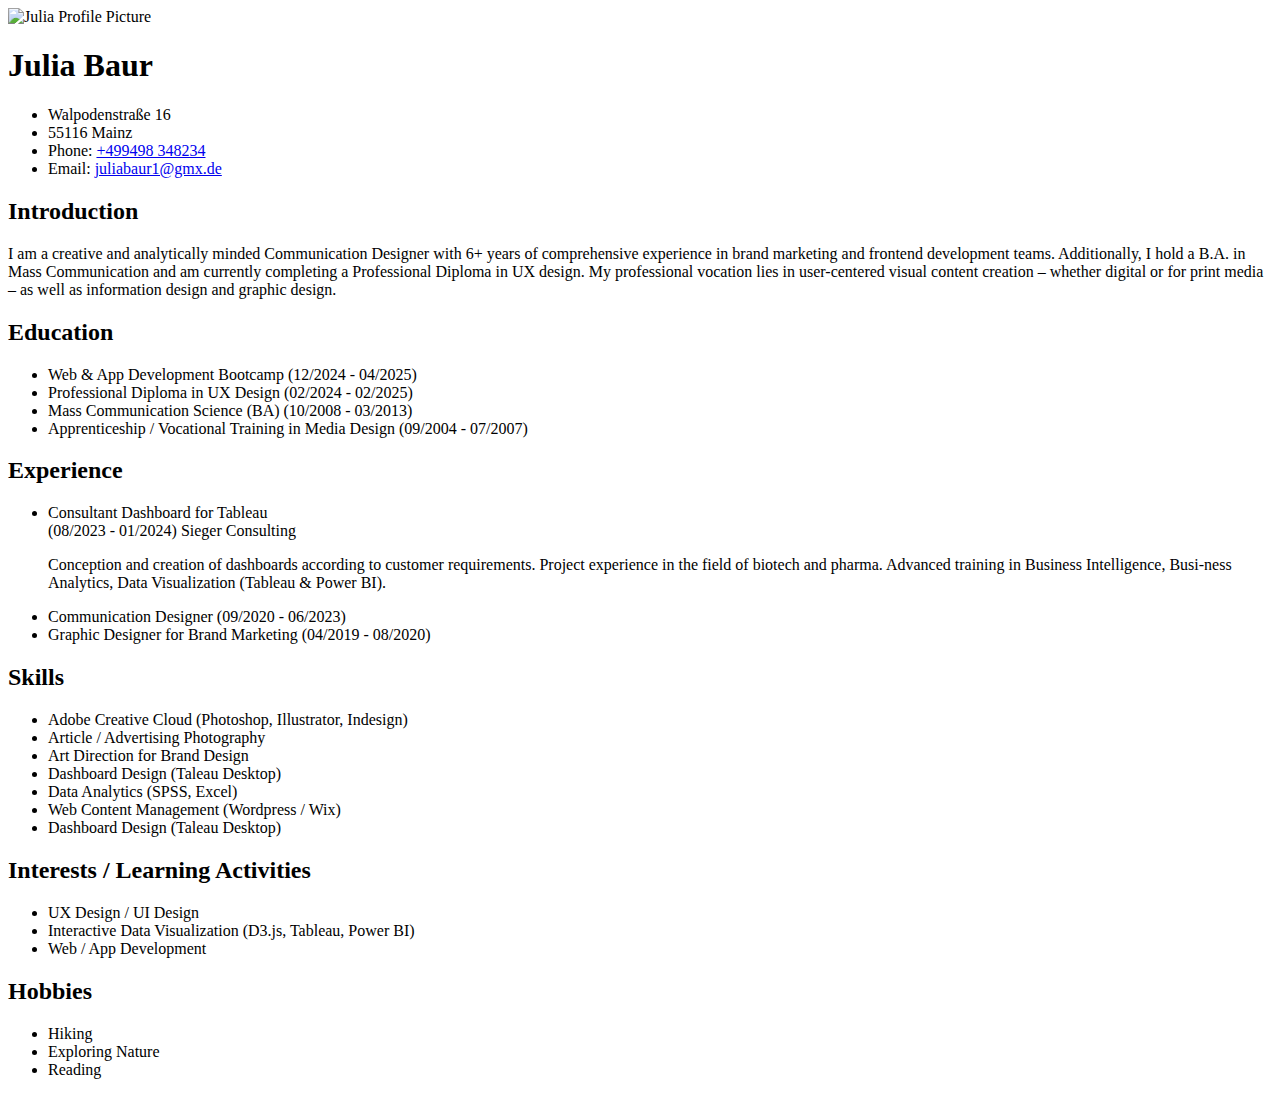
==== index.html @ 754c0213 "First commit" ====
<!DOCTYPE html>
<html lang="en">
<head>
    <meta charset="UTF-8">
    <meta name="viewport" content="width=device-width, initial-scale=1.0">
    <title>Document</title>
</head>
<body>
    
</body>
</html><!DOCTYPE html>
<html>

<head>
<title>Julia Resume</title>
</head>

<body>

  <img src="https://profile-images.xing.com/images/4b095aee8e13b11bacf2d7ca7f88f6c1-5/julia-baur.256x256.jpg" 
  alt="Julia Profile Picture"
  width="300"
  height="300"> 

<h1>Julia Baur</h1>
<ul>
<li>Walpodenstraße 16</li>
<li>55116 Mainz</li>
<li>Phone: <a href="tel:+499498 348234">+499498 348234</a></li>
<li>Email: <a href="mailto:juliabaur1@gmx.de">juliabaur1@gmx.de</a></li>
</ul>

<h2>Introduction</h2>
<p>I am a creative and analytically minded Communication Designer with 6+ years of comprehensive experience 
    in brand marketing and frontend development teams. Additionally, I hold a B.A. in Mass Communication and 
    am currently completing a Professional Diploma in UX design. My professional vocation lies in user-centered 
    visual content creation – whether digital or for print media – as well as information design and graphic 
    design. 
</p>

<h2>Education</h2>
<ul>
<li>Web & App Development Bootcamp (12/2024 - 04/2025)</li>
<li>Professional Diploma in UX Design (02/2024 - 02/2025)</li>
<li>Mass Communication Science (BA) (10/2008 - 03/2013)</li>
<li>Apprenticeship / Vocational Training in Media Design (09/2004 - 07/2007)</li>
</ul>

<h2>Experience</h2>
<ul>
    <li>
        <p>Consultant Dashboard for Tableau<br>
        (08/2023 - 01/2024) Sieger Consulting</p>         
        
        <p>Conception and creation of dashboards according to 
customer requirements. Project experience in the field of biotech 
and pharma. Advanced training in Business Intelligence, Busi-ness 
Analytics, Data Visualization (Tableau & Power BI).</p>

    </li>
    <li>Communication Designer (09/2020 - 06/2023)</li>
    <li>Graphic Designer for Brand Marketing (04/2019 - 08/2020)</li>
</ul>

<h2>Skills</h2>
<ul>
    <li>Adobe Creative Cloud (Photoshop, Illustrator, Indesign)</li>
    <li>Article / Advertising Photography</li>
    <li>Art Direction for Brand Design</li>
    <li>Dashboard Design (Taleau Desktop)</li>
    <li>Data Analytics (SPSS, Excel)</li>
    <li>Web Content Management (Wordpress / Wix)</li>
    <li>Dashboard Design (Taleau Desktop)</li>
</ul>

<h2>Interests / Learning Activities</h2>
<ul>
    <li>UX Design / UI Design</li>
    <li>Interactive Data Visualization (D3.js, Tableau, Power BI)</li>
    <li>Web / App Development</li>
   
</ul>

<h2>Hobbies</h2>
<ul>
    <li>Hiking</li>
    <li>Exploring Nature</li>
    <li>Reading</li>
   
</ul>


</body>





</html>
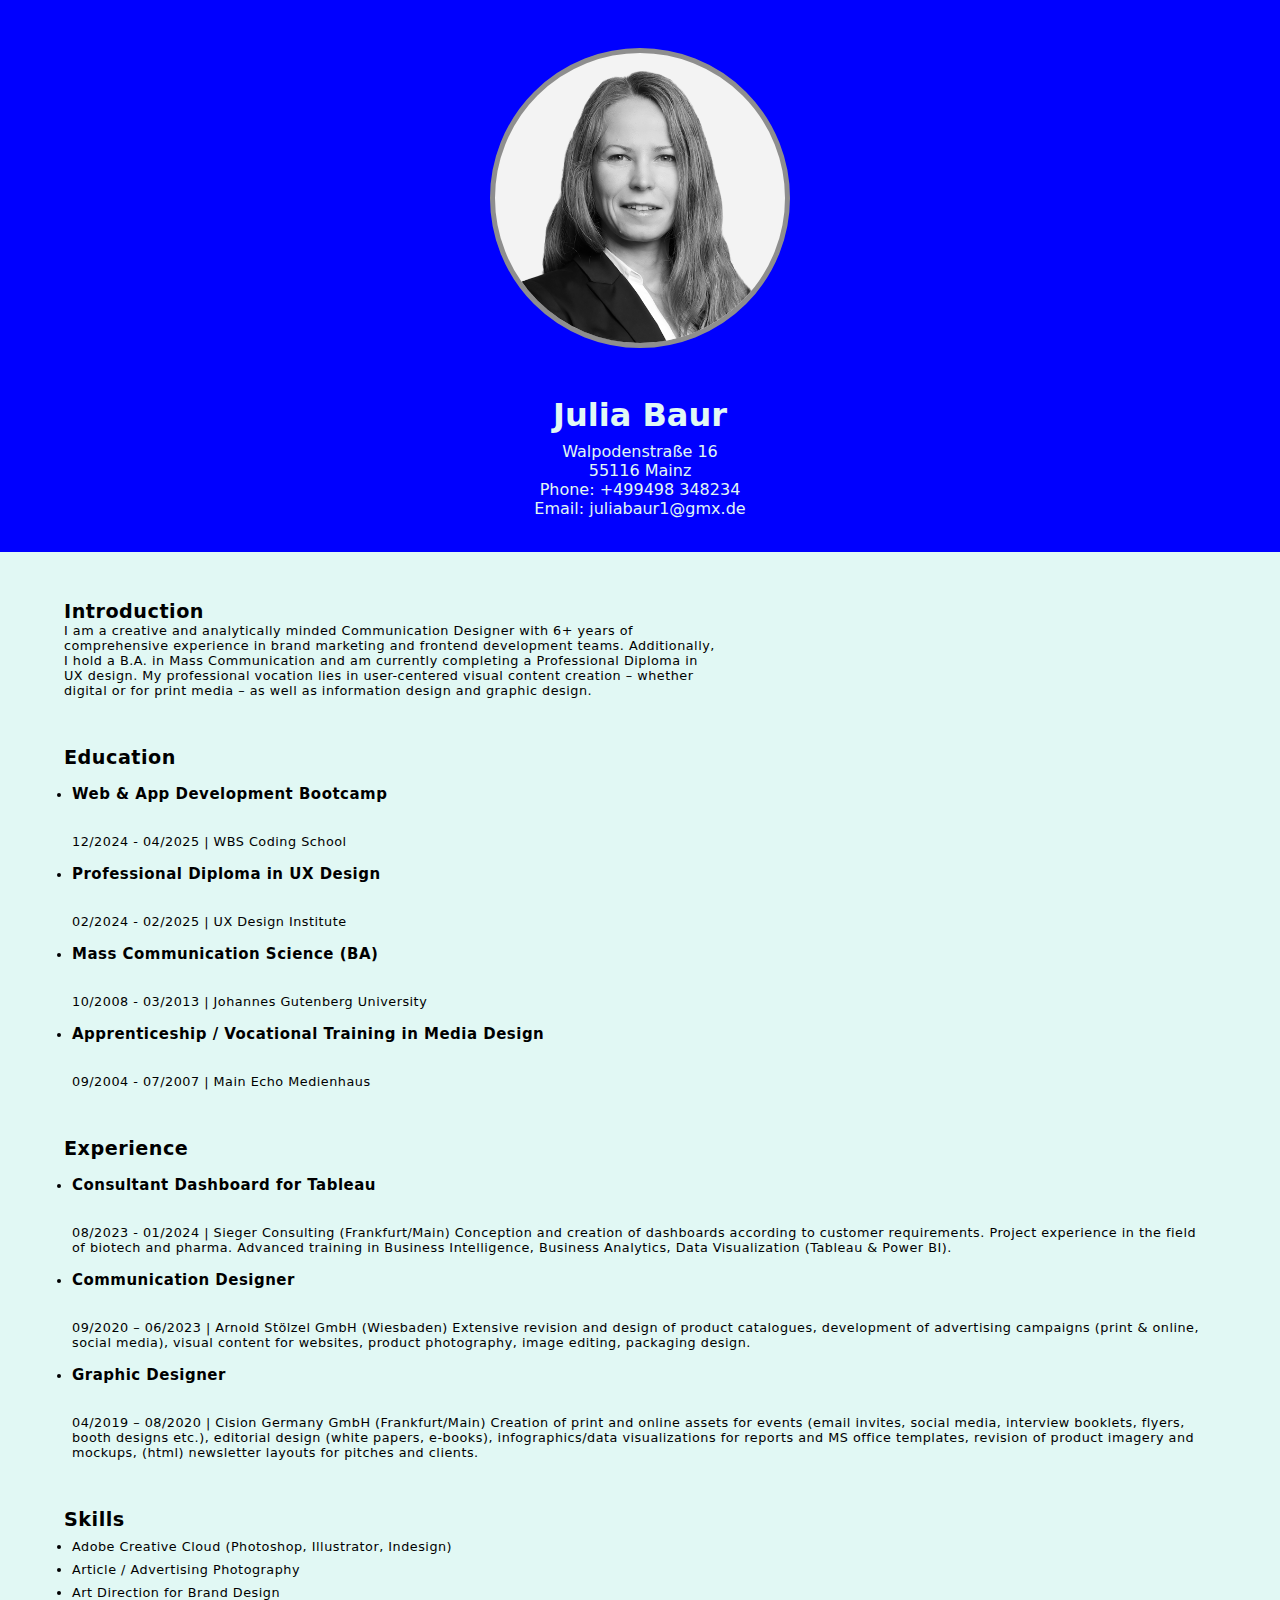
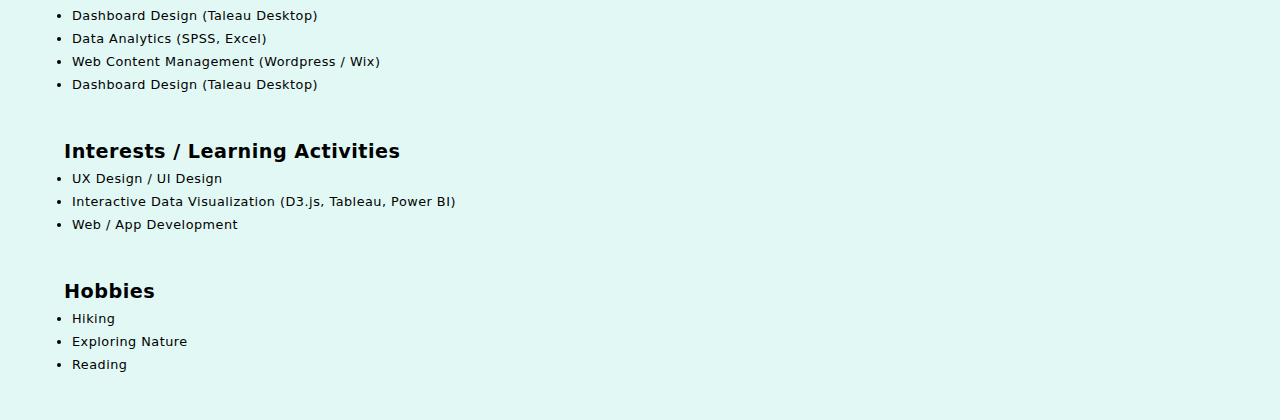
==== commit 1af27a71: "Rename index-css.html to index.html" ====
--- a/index.html
+++ b/index.html
@@ -1,99 +1,132 @@
 <!DOCTYPE html>
 <html lang="en">
-<head>
-    <meta charset="UTF-8">
-    <meta name="viewport" content="width=device-width, initial-scale=1.0">
-    <title>Document</title>
-</head>
-<body>
-    
-</body>
-</html><!DOCTYPE html>
-<html>
-
-<head>
-<title>Julia Resume</title>
-</head>
-
-<body>
-
-  <img src="https://profile-images.xing.com/images/4b095aee8e13b11bacf2d7ca7f88f6c1-5/julia-baur.256x256.jpg" 
-  alt="Julia Profile Picture"
-  width="300"
-  height="300"> 
-
-<h1>Julia Baur</h1>
-<ul>
-<li>Walpodenstraße 16</li>
-<li>55116 Mainz</li>
-<li>Phone: <a href="tel:+499498 348234">+499498 348234</a></li>
-<li>Email: <a href="mailto:juliabaur1@gmx.de">juliabaur1@gmx.de</a></li>
-</ul>
-
-<h2>Introduction</h2>
-<p>I am a creative and analytically minded Communication Designer with 6+ years of comprehensive experience 
-    in brand marketing and frontend development teams. Additionally, I hold a B.A. in Mass Communication and 
-    am currently completing a Professional Diploma in UX design. My professional vocation lies in user-centered 
-    visual content creation – whether digital or for print media – as well as information design and graphic 
-    design. 
-</p>
-
-<h2>Education</h2>
-<ul>
-<li>Web & App Development Bootcamp (12/2024 - 04/2025)</li>
-<li>Professional Diploma in UX Design (02/2024 - 02/2025)</li>
-<li>Mass Communication Science (BA) (10/2008 - 03/2013)</li>
-<li>Apprenticeship / Vocational Training in Media Design (09/2004 - 07/2007)</li>
-</ul>
-
-<h2>Experience</h2>
-<ul>
-    <li>
-        <p>Consultant Dashboard for Tableau<br>
-        (08/2023 - 01/2024) Sieger Consulting</p>         
-        
-        <p>Conception and creation of dashboards according to 
-customer requirements. Project experience in the field of biotech 
-and pharma. Advanced training in Business Intelligence, Busi-ness 
-Analytics, Data Visualization (Tableau & Power BI).</p>
-
-    </li>
-    <li>Communication Designer (09/2020 - 06/2023)</li>
-    <li>Graphic Designer for Brand Marketing (04/2019 - 08/2020)</li>
-</ul>
-
-<h2>Skills</h2>
-<ul>
-    <li>Adobe Creative Cloud (Photoshop, Illustrator, Indesign)</li>
-    <li>Article / Advertising Photography</li>
-    <li>Art Direction for Brand Design</li>
-    <li>Dashboard Design (Taleau Desktop)</li>
-    <li>Data Analytics (SPSS, Excel)</li>
-    <li>Web Content Management (Wordpress / Wix)</li>
-    <li>Dashboard Design (Taleau Desktop)</li>
-</ul>
-
-<h2>Interests / Learning Activities</h2>
-<ul>
-    <li>UX Design / UI Design</li>
-    <li>Interactive Data Visualization (D3.js, Tableau, Power BI)</li>
-    <li>Web / App Development</li>
-   
-</ul>
-
-<h2>Hobbies</h2>
-<ul>
-    <li>Hiking</li>
-    <li>Exploring Nature</li>
-    <li>Reading</li>
-   
-</ul>
+    <head>
+        <meta charset="UTF-8">
+        <meta name="viewport" content="width=device-width, initial-scale=1.0">
+        <title>Julia Resume</title>
+        <link rel="stylesheet" href="style.css" />
+    </head>
 
 
+    <body>
+
+
+        <header>  
+            <img src="images/JB-foto-2024-square.png" 
+            alt="Julia Profile Picture"
+            width="300"
+            height="300"> 
+
+            <h1>Julia Baur</h1>
+            <ul>
+                <li>Walpodenstraße 16</li>
+                <li>55116 Mainz</li>
+                <li>Phone: <a href="tel:+499498 348234">+499498 348234</a></li>
+                <li>Email: <a href="mailto:juliabaur1@gmx.de">juliabaur1@gmx.de</a></li>
+            </ul>
+
+        </header> 
+
+        <main>
+            
+            <section>
+
+                <h2>Introduction</h2>
+                <p>I am a creative and analytically minded Communication Designer with 6+ years of comprehensive experience 
+                in brand marketing and frontend development teams. Additionally, I hold a B.A. in Mass Communication and 
+                am currently completing a Professional Diploma in UX design. My professional vocation lies in user-centered 
+                visual content creation – whether digital or for print media – as well as information design and graphic 
+                design. 
+                </p>
+
+            </section>
+
+            <section>
+                <h2>Education</h2>
+
+                    <ul>
+                        <li>
+                        <h3>Web & App Development Bootcamp</h3><br> 
+                            12/2024 - 04/2025 | WBS Coding School</li>
+                        <li>
+                        <h3>Professional Diploma in UX Design</h3><br> 
+                            02/2024 - 02/2025 | UX Design Institute</li>
+                        <li>
+                        <h3>Mass Communication Science (BA)</h3><br> 
+                            10/2008 - 03/2013 | Johannes Gutenberg University</li>
+                        <li>
+                        <h3>Apprenticeship / Vocational Training in Media Design</h3><br> 
+                            09/2004 - 07/2007 | Main Echo Medienhaus</li>
+                        </ul>
+            </section>
+
+            <section>
+                <h2>Experience</h2>
+                
+                    <ul>
+                        <li>
+                        <h3>Consultant Dashboard for Tableau</h3><br>
+                        08/2023 - 01/2024 | Sieger Consulting (Frankfurt/Main)         
+        
+                        Conception and creation of dashboards according to customer requirements. 
+                        Project experience in the field of biotech and pharma. Advanced training 
+                        in Business Intelligence, Business Analytics, Data Visualization 
+                        (Tableau & Power BI).
+                        </li>
+
+                        <li>
+                        <h3>Communication Designer</h3><br>
+                        09/2020 – 06/2023 | Arnold Stölzel GmbH (Wiesbaden)        
+        
+                        Extensive revision and design of product catalogues, 
+                        development of advertising campaigns (print & online, social media), 
+                        visual content for websites, product photography, image editing, 
+                        packaging design.
+                        </li>
+
+                        <li>
+                        <h3>Graphic Designer</h3><br>
+                        04/2019 – 08/2020 | Cision Germany GmbH (Frankfurt/Main)         
+        
+                        Creation of print and online assets for events (email invites, social 
+                        media, interview booklets, flyers, booth designs etc.), editorial design
+                        (white papers, e-books), infographics/data visualizations for reports 
+                        and MS office templates, revision of product imagery and mockups, (html) 
+                        newsletter layouts for pitches and clients.
+                        </li>
+            </section>
+    
+            <section>   
+                <h2>Skills</h2>
+                    <ul>
+                        <li>Adobe Creative Cloud (Photoshop, Illustrator, Indesign)</li>
+                        <li>Article / Advertising Photography</li>
+                        <li>Art Direction for Brand Design</li>
+                        <li>Dashboard Design (Taleau Desktop)</li>
+                        <li>Data Analytics (SPSS, Excel)</li>
+                        <li>Web Content Management (Wordpress / Wix)</li>
+                        <li>Dashboard Design (Taleau Desktop)</li>
+                    </ul>
+
+                <h2>Interests / Learning Activities</h2>
+                    <ul>    
+                    <li>UX Design / UI Design</li>
+                    <li>Interactive Data Visualization (D3.js, Tableau, Power BI)</li>
+                    <li>Web / App Development</li>
+                    </ul>
+
+                <h2>Hobbies</h2>
+                    <ul>
+                    <li>Hiking</li>
+                    <li>Exploring Nature</li>
+                    <li>Reading</li>
+                    </ul>
+
+            </section>
+
+</main>
 </body>
 
 
 
-
-
-</html>+</html>
--- a/style.css
+++ b/style.css
@@ -0,0 +1,228 @@
+/**
+
+ * ------------------------------------------
+ *  Responsive Grid Media Queries - 1280, 1024, 768, 480, 400
+ *   1280-1024   - desktop (default grid)
+ *   1024-768    - tablet landscape
+ *   768-480     - tablet 
+ *   480-400     - small phone
+ *   400-less    - very small devices
+ * --------------------------------------------
+ */
+
+/* Root variables for reusable values */
+:root {
+    --main-bg-color: rgb(225, 248, 244);
+    --main-text-color: #49494b;
+    --accent-color: Blue;
+    --hover-color: hotpink;
+    --font-size-base: 16px;
+}
+
+/* Global defaults */
+* {
+    padding: 0;
+    margin: 0;
+    box-sizing: border-box;
+}
+
+body {
+    font-family: system-ui, -apple-system, BlinkMacSystemFont, 'Segoe UI',
+        Roboto, Oxygen, Ubuntu, Cantarell, 'Open Sans', 'Helvetica Neue', sans-serif;
+    background-color: var(--main-bg-color);
+    font-size: var(--font-size-base);
+}
+
+h1, h2, h3 {
+    margin-top: 3rem;
+    
+}
+
+header {
+    padding: 2rem 4rem;
+    color: var(--main-bg-color);
+    background-color: blue;
+    border-bottom: 2px solid var(--accent-color);
+    text-align: center;
+}
+
+header h1 {
+    color: var(--main-bg-color);
+    text-decoration: none;
+    margin-bottom: 0.5rem;
+}
+
+header ul {
+    list-style: none;
+    padding: 0;
+    
+}
+
+header a {
+    color: inherit;
+    text-decoration: none;
+    font-style: normal;
+}
+
+header a:hover {
+    color: var(--hover-color);
+}
+
+header img {
+    display: block;
+    aspect-ratio: 1;
+    border-radius: 50%;
+    background-color: var(--main-bg-color);
+    border: 5px solid var(--hover-color);
+    object-fit: cover;
+    filter: grayscale(1); /* Always in grayscale */
+    margin: 1rem auto;
+}
+
+main {
+    margin: 2rem 4rem;
+}
+
+main section {
+    margin-bottom: 3rem;
+}
+
+p {
+    max-width: 80ch;
+    
+}
+
+section {
+    font-size: 0.8rem;
+    letter-spacing: 0.5px;
+}
+
+section li {
+    margin: 0.5rem;
+}
+
+section li h3 {
+    margin-bottom: 1rem;
+    margin-top: 1rem;
+    
+}
+
+/* Responsive Design Media Queries */
+
+/* Smartphones */
+@media all and (max-width: 480px) {
+    body {
+        font-size: 14px;
+    }
+}
+
+/* Very small screens (less than 400px) */
+@media all and (max-width: 400px) {
+    header {
+        display: flex;
+        flex-direction: column; /* Stack content vertically */
+        align-items: center;   /* Center horizontally */
+        justify-content: center; /* Center vertically */
+        padding: 1rem; /* Reduce padding for smaller screens */
+        text-align: center;
+    }
+
+    header h1 {
+        font-size: 1.5rem; /* Adjust font size */
+        text-align: center; /* Center the title */
+    }
+
+    header img {
+        width: 80px; /* Adjust image size */
+        height: auto;
+        filter: grayscale(1); /* Keep grayscale */
+    }
+
+    header ul {
+        display: flex;
+        flex-direction: column; /* Stack navigation items */
+        align-items: center;    /* Center links */
+        padding: 0;
+        text-align: center; /* Additional centering */
+    }
+
+    header a {
+        font-size: 0.9rem; /* Reduce font size for links */
+        margin: 0.5rem 0; /* Add spacing between links */
+    }
+
+    p {
+        text-align: left; 
+    }
+
+  
+
+/* Tablets */
+@media all and (min-width: 481px) and (max-width: 768px) {
+    body {
+        font-size: 15px;
+    }
+}
+
+/* Tablets Landscape */
+@media all and (min-width: 768px) and (max-width: 1024px) {
+    main {
+        margin: 1rem 3rem;
+    }
+}
+
+/* Desktops */
+@media all and (min-width: 1024px) and (max-width: 1280px) {
+    main {
+        margin: 2rem 6rem;
+    }
+}
+
+/* Portrait */
+@media screen and (orientation: portrait) {
+    header {
+        padding: 1.5rem 3rem;
+    }
+}
+
+/* Landscape */
+@media screen and (orientation: landscape) {
+    header {
+        padding: 2.5rem 5rem;
+    }
+}
+
+/* Retina Displays */
+@media only screen and (min-resolution: 2dppx) {
+    header img {
+        filter: grayscale(1); /* Keep grayscale */
+    }
+}
+
+/* iPhone Portrait */
+@media screen and (max-device-width: 480px) and (orientation: portrait) {
+    header {
+        text-align: center; /* Center for iPhone portrait mode */
+    }
+}
+
+/* iPhone Landscape */
+@media screen and (max-device-width: 480px) and (orientation: landscape) {
+    header {
+        text-align: center; /* Center for iPhone landscape mode */
+    }
+}
+
+/* iPad Portrait */
+@media screen and (min-device-width: 481px) and (orientation: portrait) {
+    main {
+        margin: 2rem 2rem;
+    }
+}
+
+/* iPad Landscape */
+@media screen and (min-device-width: 481px) and (orientation: landscape) {
+    main {
+        margin: 2rem 4rem;
+    }
+}
